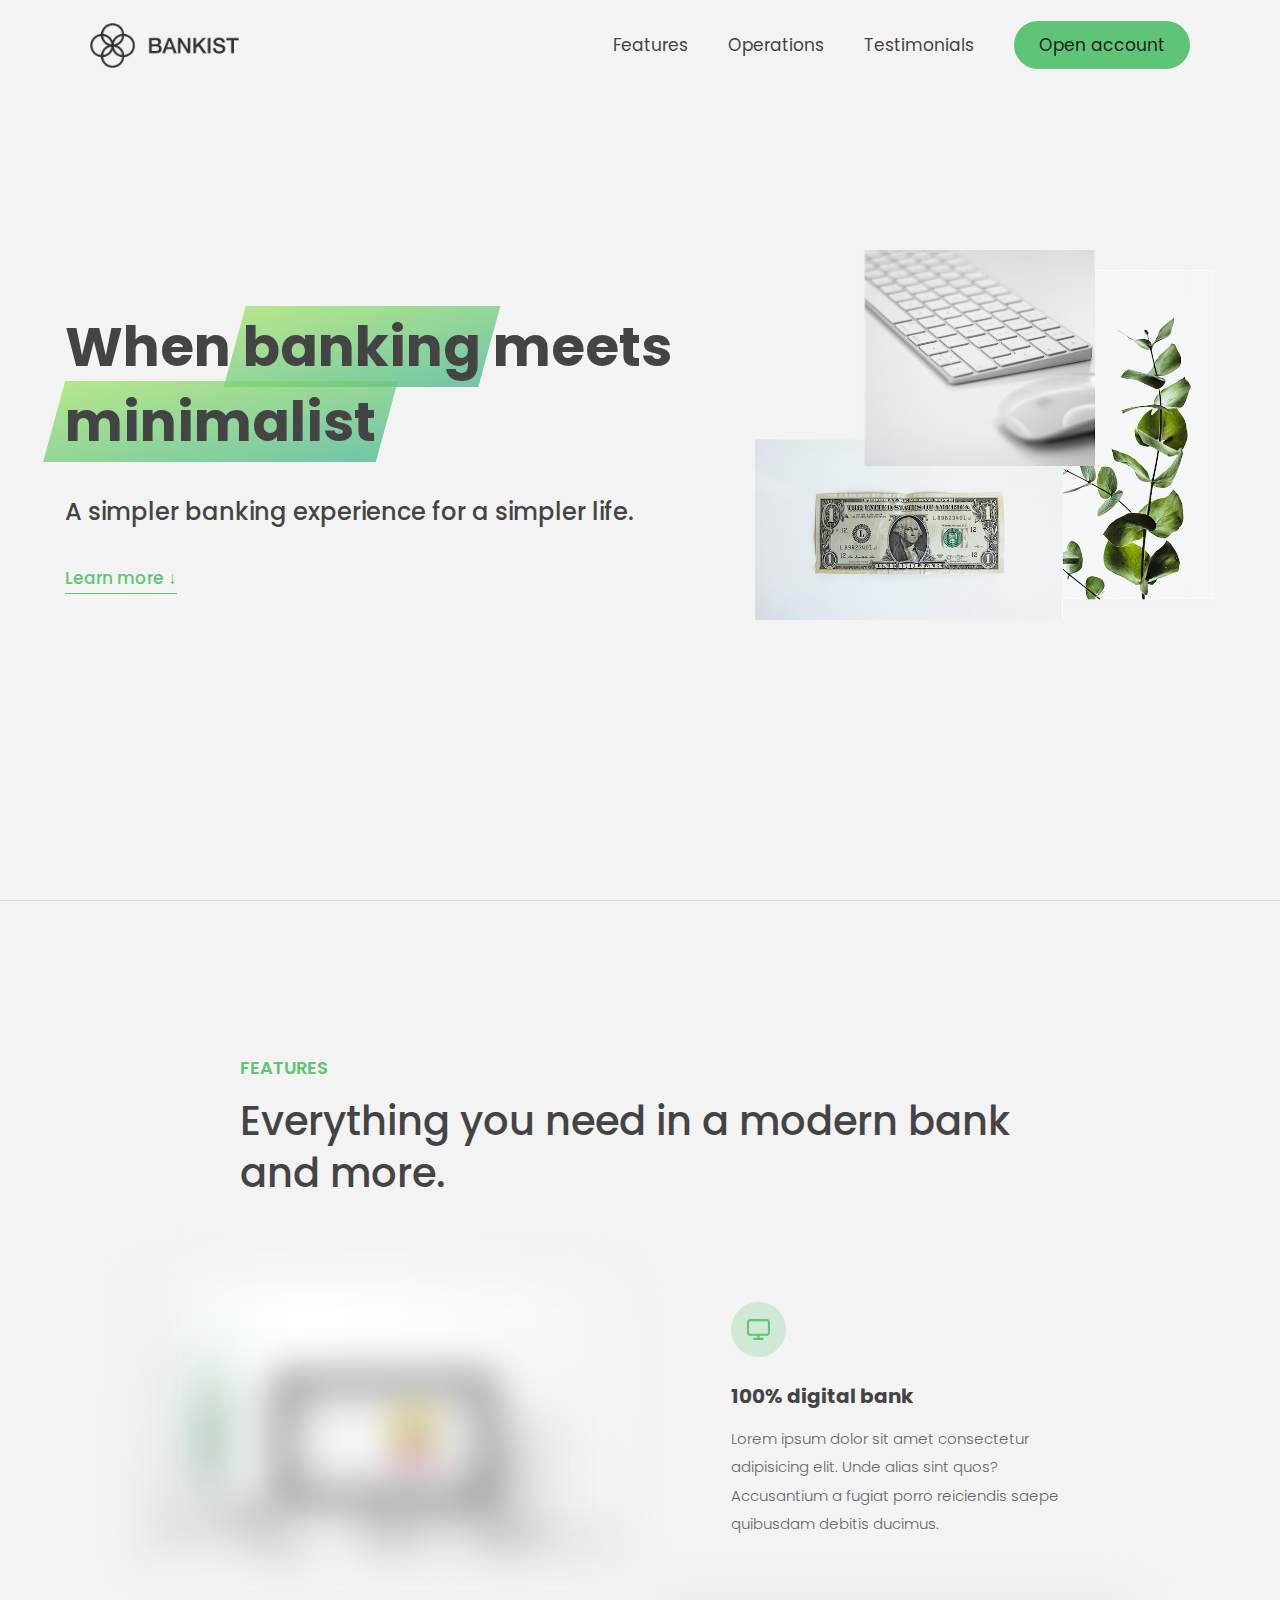
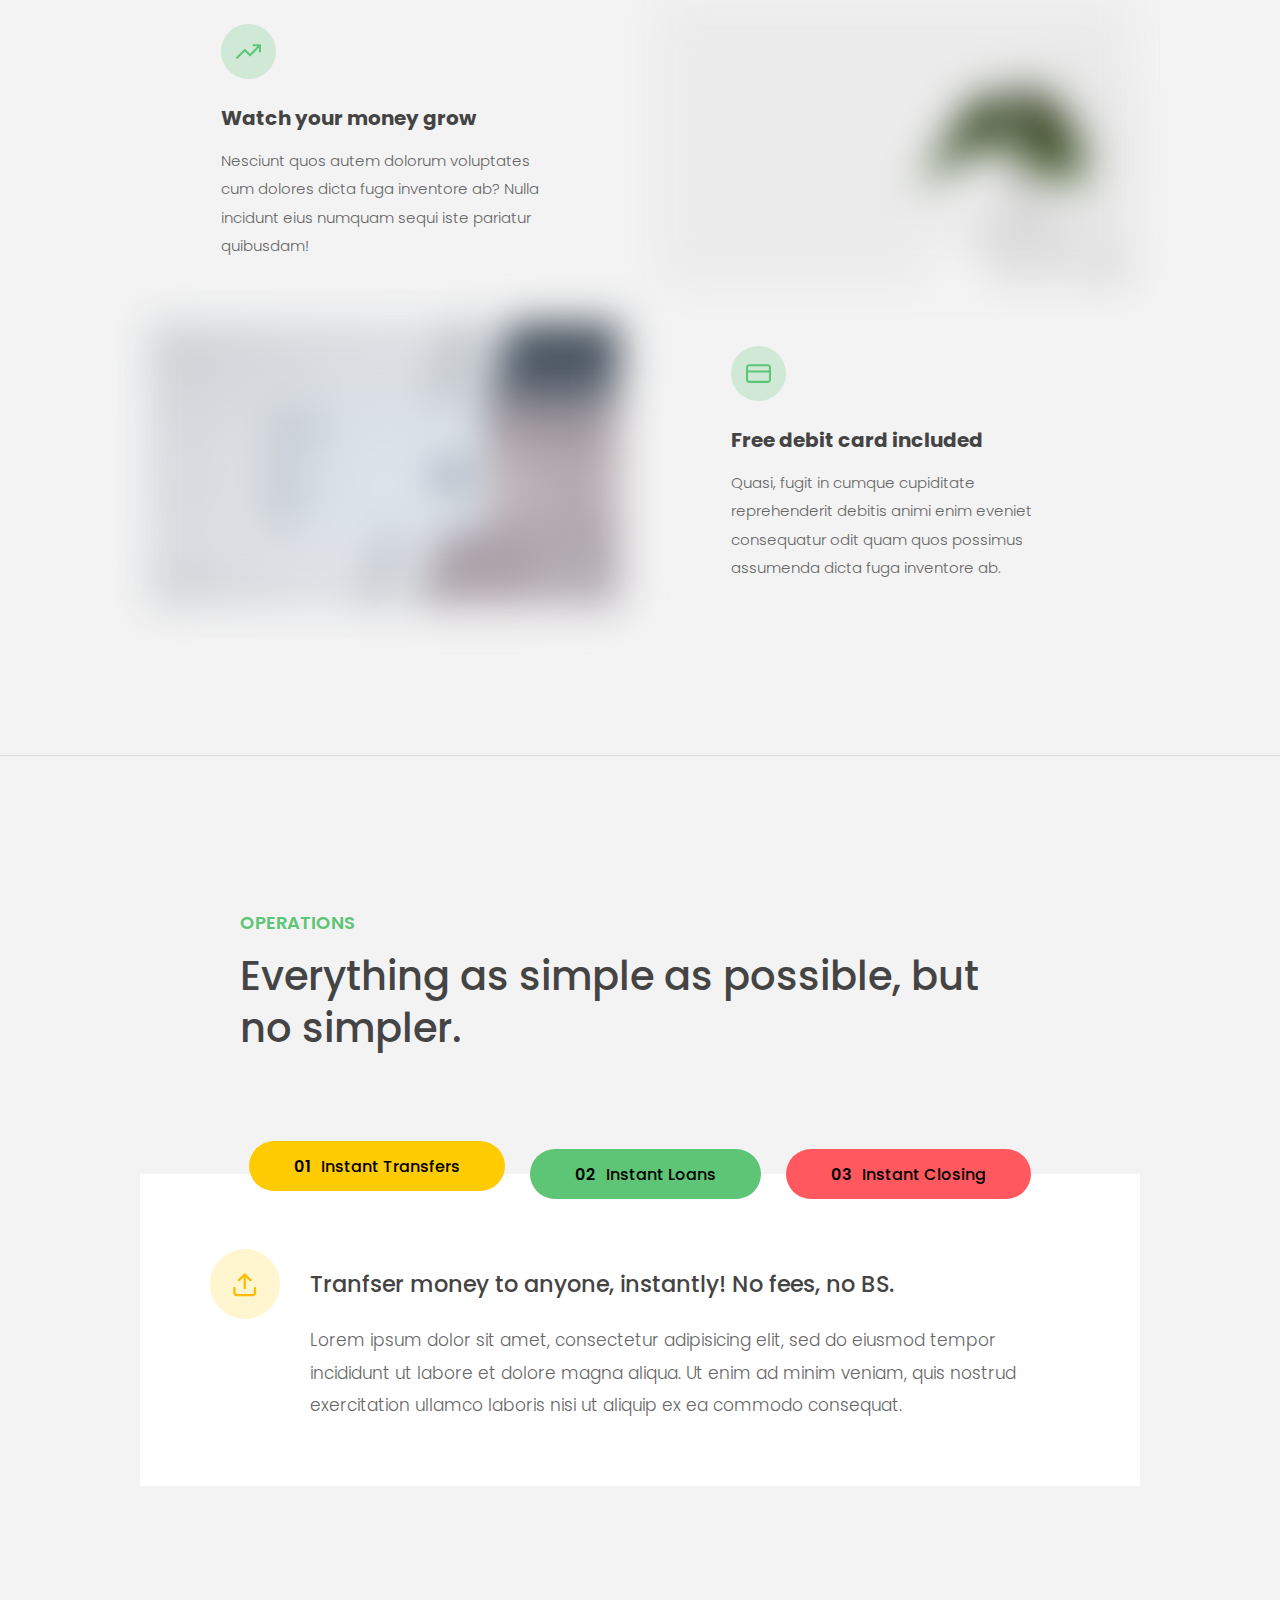
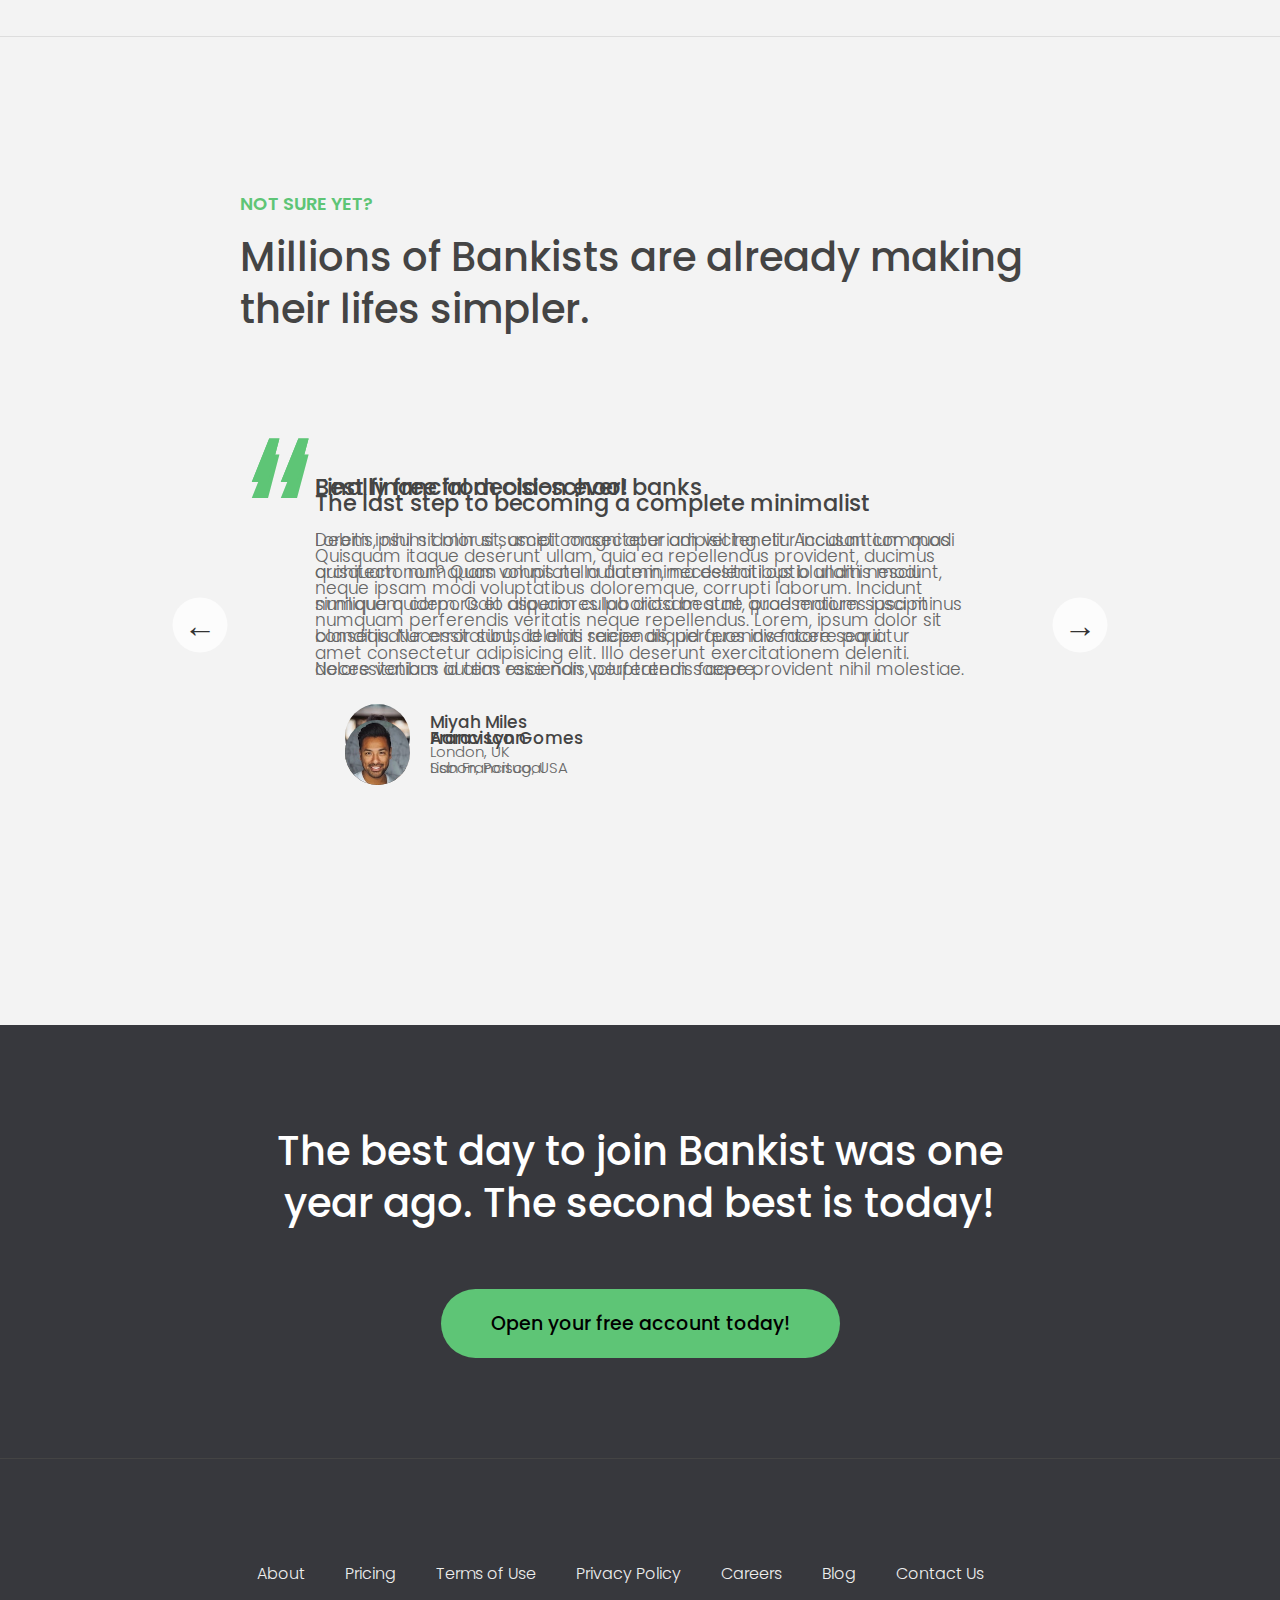
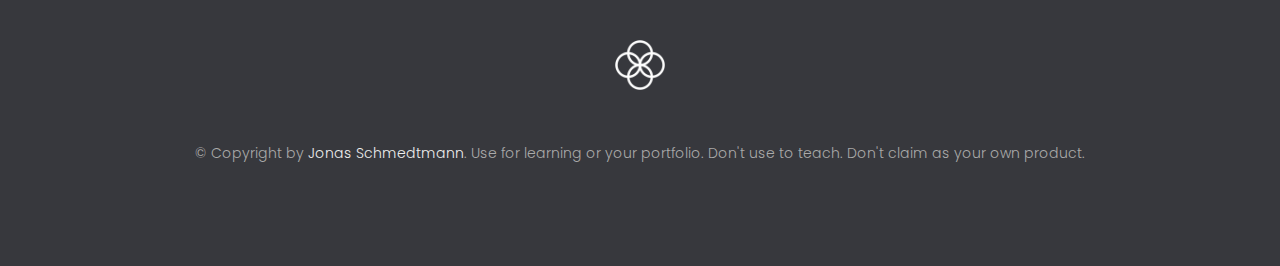
==== 10 Advanced-DOM-Bankist/index.html @ 13fde443 "initial commit (Advanced DOM Manipulation)" ====
<!DOCTYPE html>
<html lang="en">
  <head>
    <meta charset="UTF-8" />
    <meta name="viewport" content="width=device-width, initial-scale=1.0" />
    <meta http-equiv="X-UA-Compatible" content="ie=edge" />
    <link rel="shortcut icon" type="image/png" href="img/icon.png" />

    <link
      href="https://fonts.googleapis.com/css?family=Poppins:300,400,500,600&display=swap"
      rel="stylesheet"
    />
    <link rel="stylesheet" href="style.css" />
    <title>Bankist | When Banking meets Minimalist</title>
  </head>
  <body>
    <header class="header">
      <nav class="nav">
        <img
          src="img/logo.png"
          alt="Bankist logo"
          class="nav__logo"
          id="logo"
        />
        <ul class="nav__links">
          <li class="nav__item">
            <a class="nav__link" href="#section--1">Features</a>
          </li>
          <li class="nav__item">
            <a class="nav__link" href="#section--2">Operations</a>
          </li>
          <li class="nav__item">
            <a class="nav__link" href="#section--3">Testimonials</a>
          </li>
          <li class="nav__item">
            <a class="nav__link nav__link--btn btn--show-modal" href="#"
              >Open account</a
            >
          </li>
        </ul>
      </nav>

      <div class="header__title">
        <h1>
          When
          <!-- Green highlight effect -->
          <span class="highlight">banking</span>
          meets<br />
          <span class="highlight">minimalist</span>
        </h1>
        <h4>A simpler banking experience for a simpler life.</h4>
        <button class="btn--text btn--scroll-to">Learn more &DownArrow;</button>
        <img
          src="img/hero.png"
          class="header__img"
          alt="Minimalist bank items"
        />
      </div>
    </header>

    <section class="section" id="section--1">
      <div class="section__title">
        <h2 class="section__description">Features</h2>
        <h3 class="section__header">
          Everything you need in a modern bank and more.
        </h3>
      </div>

      <div class="features">
        <img
          src="img/digital-lazy.jpg"
          data-src="img/digital.jpg"
          alt="Computer"
          class="features__img lazy-img"
        />
        <div class="features__feature">
          <div class="features__icon">
            <svg>
              <use xlink:href="img/icons.svg#icon-monitor"></use>
            </svg>
          </div>
          <h5 class="features__header">100% digital bank</h5>
          <p>
            Lorem ipsum dolor sit amet consectetur adipisicing elit. Unde alias
            sint quos? Accusantium a fugiat porro reiciendis saepe quibusdam
            debitis ducimus.
          </p>
        </div>

        <div class="features__feature">
          <div class="features__icon">
            <svg>
              <use xlink:href="img/icons.svg#icon-trending-up"></use>
            </svg>
          </div>
          <h5 class="features__header">Watch your money grow</h5>
          <p>
            Nesciunt quos autem dolorum voluptates cum dolores dicta fuga
            inventore ab? Nulla incidunt eius numquam sequi iste pariatur
            quibusdam!
          </p>
        </div>
        <img
          src="img/grow-lazy.jpg"
          data-src="img/grow.jpg"
          alt="Plant"
          class="features__img lazy-img"
        />

        <img
          src="img/card-lazy.jpg"
          data-src="img/card.jpg"
          alt="Credit card"
          class="features__img lazy-img"
        />
        <div class="features__feature">
          <div class="features__icon">
            <svg>
              <use xlink:href="img/icons.svg#icon-credit-card"></use>
            </svg>
          </div>
          <h5 class="features__header">Free debit card included</h5>
          <p>
            Quasi, fugit in cumque cupiditate reprehenderit debitis animi enim
            eveniet consequatur odit quam quos possimus assumenda dicta fuga
            inventore ab.
          </p>
        </div>
      </div>
    </section>

    <section class="section" id="section--2">
      <div class="section__title">
        <h2 class="section__description">Operations</h2>
        <h3 class="section__header">
          Everything as simple as possible, but no simpler.
        </h3>
      </div>

      <div class="operations">
        <div class="operations__tab-container">
          <button
            class="btn operations__tab operations__tab--1 operations__tab--active"
            data-tab="1"
          >
            <span>01</span>Instant Transfers
          </button>
          <button class="btn operations__tab operations__tab--2" data-tab="2">
            <span>02</span>Instant Loans
          </button>
          <button class="btn operations__tab operations__tab--3" data-tab="3">
            <span>03</span>Instant Closing
          </button>
        </div>
        <div
          class="operations__content operations__content--1 operations__content--active"
        >
          <div class="operations__icon operations__icon--1">
            <svg>
              <use xlink:href="img/icons.svg#icon-upload"></use>
            </svg>
          </div>
          <h5 class="operations__header">
            Tranfser money to anyone, instantly! No fees, no BS.
          </h5>
          <p>
            Lorem ipsum dolor sit amet, consectetur adipisicing elit, sed do
            eiusmod tempor incididunt ut labore et dolore magna aliqua. Ut enim
            ad minim veniam, quis nostrud exercitation ullamco laboris nisi ut
            aliquip ex ea commodo consequat.
          </p>
        </div>

        <div class="operations__content operations__content--2">
          <div class="operations__icon operations__icon--2">
            <svg>
              <use xlink:href="img/icons.svg#icon-home"></use>
            </svg>
          </div>
          <h5 class="operations__header">
            Buy a home or make your dreams come true, with instant loans.
          </h5>
          <p>
            Duis aute irure dolor in reprehenderit in voluptate velit esse
            cillum dolore eu fugiat nulla pariatur. Excepteur sint occaecat
            cupidatat non proident, sunt in culpa qui officia deserunt mollit
            anim id est laborum.
          </p>
        </div>
        <div class="operations__content operations__content--3">
          <div class="operations__icon operations__icon--3">
            <svg>
              <use xlink:href="img/icons.svg#icon-user-x"></use>
            </svg>
          </div>
          <h5 class="operations__header">
            No longer need your account? No problem! Close it instantly.
          </h5>
          <p>
            Excepteur sint occaecat cupidatat non proident, sunt in culpa qui
            officia deserunt mollit anim id est laborum. Ut enim ad minim
            veniam, quis nostrud exercitation ullamco laboris nisi ut aliquip ex
            ea commodo consequat.
          </p>
        </div>
      </div>
    </section>

    <section class="section" id="section--3">
      <div class="section__title section__title--testimonials">
        <h2 class="section__description">Not sure yet?</h2>
        <h3 class="section__header">
          Millions of Bankists are already making their lifes simpler.
        </h3>
      </div>

      <div class="slider">
        <div class="slide slide--1">
          <div class="testimonial">
            <h5 class="testimonial__header">Best financial decision ever!</h5>
            <blockquote class="testimonial__text">
              Lorem ipsum dolor sit, amet consectetur adipisicing elit.
              Accusantium quas quisquam non? Quas voluptate nulla minima
              deleniti optio ullam nesciunt, numquam corporis et asperiores
              laboriosam sunt, praesentium suscipit blanditiis. Necessitatibus
              id alias reiciendis, perferendis facere pariatur dolore veniam
              autem esse non voluptatem saepe provident nihil molestiae.
            </blockquote>
            <address class="testimonial__author">
              <img src="img/user-1.jpg" alt="" class="testimonial__photo" />
              <h6 class="testimonial__name">Aarav Lynn</h6>
              <p class="testimonial__location">San Francisco, USA</p>
            </address>
          </div>
        </div>

        <div class="slide slide--2">
          <div class="testimonial">
            <h5 class="testimonial__header">
              The last step to becoming a complete minimalist
            </h5>
            <blockquote class="testimonial__text">
              Quisquam itaque deserunt ullam, quia ea repellendus provident,
              ducimus neque ipsam modi voluptatibus doloremque, corrupti
              laborum. Incidunt numquam perferendis veritatis neque repellendus.
              Lorem, ipsum dolor sit amet consectetur adipisicing elit. Illo
              deserunt exercitationem deleniti.
            </blockquote>
            <address class="testimonial__author">
              <img src="img/user-2.jpg" alt="" class="testimonial__photo" />
              <h6 class="testimonial__name">Miyah Miles</h6>
              <p class="testimonial__location">London, UK</p>
            </address>
          </div>
        </div>

        <div class="slide slide--3">
          <div class="testimonial">
            <h5 class="testimonial__header">
              Finally free from old-school banks
            </h5>
            <blockquote class="testimonial__text">
              Debitis, nihil sit minus suscipit magni aperiam vel tenetur
              incidunt commodi architecto numquam omnis nulla autem,
              necessitatibus blanditiis modi similique quidem. Odio aliquam
              culpa dicta beatae quod maiores ipsa minus consequatur error sunt,
              deleniti saepe aliquid quos inventore sequi. Necessitatibus id
              alias reiciendis, perferendis facere.
            </blockquote>
            <address class="testimonial__author">
              <img src="img/user-3.jpg" alt="" class="testimonial__photo" />
              <h6 class="testimonial__name">Francisco Gomes</h6>
              <p class="testimonial__location">Lisbon, Portugal</p>
            </address>
          </div>
        </div>

        <!-- <div class="slide"><img src="img/img-1.jpg" alt="Photo 1" /></div>
        <div class="slide"><img src="img/img-2.jpg" alt="Photo 2" /></div>
        <div class="slide"><img src="img/img-3.jpg" alt="Photo 3" /></div>
        <div class="slide"><img src="img/img-4.jpg" alt="Photo 4" /></div> -->
        <button class="slider__btn slider__btn--left">&larr;</button>
        <button class="slider__btn slider__btn--right">&rarr;</button>
        <div class="dots"></div>
      </div>
    </section>

    <section class="section section--sign-up">
      <div class="section__title">
        <h3 class="section__header">
          The best day to join Bankist was one year ago. The second best is
          today!
        </h3>
      </div>
      <button class="btn btn--show-modal">Open your free account today!</button>
    </section>

    <footer class="footer">
      <ul class="footer__nav">
        <li class="footer__item">
          <a class="footer__link" href="#">About</a>
        </li>
        <li class="footer__item">
          <a class="footer__link" href="#">Pricing</a>
        </li>
        <li class="footer__item">
          <a class="footer__link" href="#">Terms of Use</a>
        </li>
        <li class="footer__item">
          <a class="footer__link" href="#">Privacy Policy</a>
        </li>
        <li class="footer__item">
          <a class="footer__link" href="#">Careers</a>
        </li>
        <li class="footer__item">
          <a class="footer__link" href="#">Blog</a>
        </li>
        <li class="footer__item">
          <a class="footer__link" href="#">Contact Us</a>
        </li>
      </ul>
      <img src="img/icon.png" alt="Logo" class="footer__logo" />
      <p class="footer__copyright">
        &copy; Copyright by
        <a
          class="footer__link twitter-link"
          target="_blank"
          href="https://twitter.com/jonasschmedtman"
          >Jonas Schmedtmann</a
        >. Use for learning or your portfolio. Don't use to teach. Don't claim
        as your own product.
      </p>
    </footer>

    <div class="modal hidden">
      <button class="btn--close-modal">&times;</button>
      <h2 class="modal__header">
        Open your bank account <br />
        in just <span class="highlight">5 minutes</span>
      </h2>
      <form class="modal__form">
        <label>First Name</label>
        <input type="text" />
        <label>Last Name</label>
        <input type="text" />
        <label>Email Address</label>
        <input type="email" />
        <button class="btn">Next step &rarr;</button>
      </form>
    </div>
    <div class="overlay hidden"></div>

    <script src="script.js"></script>
  </body>
</html>
---- 10 Advanced-DOM-Bankist/style.css ----
/* The page is NOT responsive. You can implement responsiveness yourself if you wanna have some fun 😃 */

:root {
  --color-primary: #5ec576;
  --color-secondary: #ffcb03;
  --color-tertiary: #ff585f;
  --color-primary-darker: #4bbb7d;
  --color-secondary-darker: #ffbb00;
  --color-tertiary-darker: #fd424b;
  --color-primary-opacity: #5ec5763a;
  --color-secondary-opacity: #ffcd0331;
  --color-tertiary-opacity: #ff58602d;
  --gradient-primary: linear-gradient(to top left, #39b385, #9be15d);
  --gradient-secondary: linear-gradient(to top left, #ffb003, #ffcb03);
}

* {
  margin: 0;
  padding: 0;
  box-sizing: inherit;
}

html {
  font-size: 62.5%;
  box-sizing: border-box;
}

body {
  font-family: 'Poppins', sans-serif;
  font-weight: 300;
  color: #444;
  line-height: 1.9;
  background-color: #f3f3f3;
}

/* GENERAL ELEMENTS */
.section {
  padding: 15rem 3rem;
  border-top: 1px solid #ddd;

  transition: transform 1s, opacity 1s;
}

.section--hidden {
  opacity: 0;
  transform: translateY(8rem);
}

.section__title {
  max-width: 80rem;
  margin: 0 auto 8rem auto;
}

.section__description {
  font-size: 1.8rem;
  font-weight: 600;
  text-transform: uppercase;
  color: var(--color-primary);
  margin-bottom: 1rem;
}

.section__header {
  font-size: 4rem;
  line-height: 1.3;
  font-weight: 500;
}

.btn {
  display: inline-block;
  background-color: var(--color-primary);
  font-size: 1.6rem;
  font-family: inherit;
  font-weight: 500;
  border: none;
  padding: 1.25rem 4.5rem;
  border-radius: 10rem;
  cursor: pointer;
  transition: all 0.3s;
}

.btn:hover {
  background-color: var(--color-primary-darker);
}

.btn--text {
  display: inline-block;
  background: none;
  font-size: 1.7rem;
  font-family: inherit;
  font-weight: 500;
  color: var(--color-primary);
  border: none;
  border-bottom: 1px solid currentColor;
  padding-bottom: 2px;
  cursor: pointer;
  transition: all 0.3s;
}

p {
  color: #666;
}

/* This is BAD for accessibility! Don't do in the real world! */
button:focus {
  outline: none;
}

img {
  transition: filter 0.5s;
}

.lazy-img {
  filter: blur(20px);
}

/* NAVIGATION */
.nav {
  display: flex;
  justify-content: space-between;
  align-items: center;
  height: 9rem;
  width: 100%;
  padding: 0 6rem;
  z-index: 100;
}

/* nav and stickly class at the same time */
.nav.sticky {
  position: fixed;
  background-color: rgba(255, 255, 255, 0.95);
}

.nav__logo {
  height: 4.5rem;
  transition: all 0.3s;
}

.nav__links {
  display: flex;
  align-items: center;
  list-style: none;
}

.nav__item {
  margin-left: 4rem;
}

.nav__link:link,
.nav__link:visited {
  font-size: 1.7rem;
  font-weight: 400;
  color: inherit;
  text-decoration: none;
  display: block;
  transition: all 0.3s;
}

.nav__link--btn:link,
.nav__link--btn:visited {
  padding: 0.8rem 2.5rem;
  border-radius: 3rem;
  background-color: var(--color-primary);
  color: #222;
}

.nav__link--btn:hover,
.nav__link--btn:active {
  color: inherit;
  background-color: var(--color-primary-darker);
  color: #333;
}

/* HEADER */
.header {
  padding: 0 3rem;
  height: 100vh;
  display: flex;
  flex-direction: column;
  align-items: center;
}

.header__title {
  flex: 1;

  max-width: 115rem;
  display: grid;
  grid-template-columns: 3fr 2fr;
  row-gap: 3rem;
  align-content: center;
  justify-content: center;

  align-items: start;
  justify-items: start;
}

h1 {
  font-size: 5.5rem;
  line-height: 1.35;
}

h4 {
  font-size: 2.4rem;
  font-weight: 500;
}

.header__img {
  width: 100%;
  grid-column: 2 / 3;
  grid-row: 1 / span 4;
  transform: translateY(-6rem);
}

.highlight {
  position: relative;
}

.highlight::after {
  display: block;
  content: '';
  position: absolute;
  bottom: 0;
  left: 0;
  height: 100%;
  width: 100%;
  z-index: -1;
  opacity: 0.7;
  transform: scale(1.07, 1.05) skewX(-15deg);
  background-image: var(--gradient-primary);
}

/* FEATURES */
.features {
  display: grid;
  grid-template-columns: 1fr 1fr;
  gap: 4rem;
  margin: 0 12rem;
}

.features__img {
  width: 100%;
}

.features__feature {
  align-self: center;
  justify-self: center;
  width: 70%;
  font-size: 1.5rem;
}

.features__icon {
  display: flex;
  align-items: center;
  justify-content: center;
  background-color: var(--color-primary-opacity);
  height: 5.5rem;
  width: 5.5rem;
  border-radius: 50%;
  margin-bottom: 2rem;
}

.features__icon svg {
  height: 2.5rem;
  width: 2.5rem;
  fill: var(--color-primary);
}

.features__header {
  font-size: 2rem;
  margin-bottom: 1rem;
}

/* OPERATIONS */
.operations {
  max-width: 100rem;
  margin: 12rem auto 0 auto;

  background-color: #fff;
}

.operations__tab-container {
  display: flex;
  justify-content: center;
}

.operations__tab {
  margin-right: 2.5rem;
  transform: translateY(-50%);
}

.operations__tab span {
  margin-right: 1rem;
  font-weight: 600;
  display: inline-block;
}

.operations__tab--1 {
  background-color: var(--color-secondary);
}

.operations__tab--1:hover {
  background-color: var(--color-secondary-darker);
}

.operations__tab--3 {
  background-color: var(--color-tertiary);
  margin: 0;
}

.operations__tab--3:hover {
  background-color: var(--color-tertiary-darker);
}

.operations__tab--active {
  transform: translateY(-66%);
}

.operations__content {
  display: none;

  /* JUST PRESENTATIONAL */
  font-size: 1.7rem;
  padding: 2.5rem 7rem 6.5rem 7rem;
}

.operations__content--active {
  display: grid;
  grid-template-columns: 7rem 1fr;
  column-gap: 3rem;
  row-gap: 0.5rem;
}

.operations__header {
  font-size: 2.25rem;
  font-weight: 500;
  align-self: center;
}

.operations__icon {
  display: flex;
  align-items: center;
  justify-content: center;
  height: 7rem;
  width: 7rem;
  border-radius: 50%;
}

.operations__icon svg {
  height: 2.75rem;
  width: 2.75rem;
}

.operations__content p {
  grid-column: 2;
}

.operations__icon--1 {
  background-color: var(--color-secondary-opacity);
}
.operations__icon--2 {
  background-color: var(--color-primary-opacity);
}
.operations__icon--3 {
  background-color: var(--color-tertiary-opacity);
}
.operations__icon--1 svg {
  fill: var(--color-secondary-darker);
}
.operations__icon--2 svg {
  fill: var(--color-primary);
}
.operations__icon--3 svg {
  fill: var(--color-tertiary);
}

/* SLIDER */
.slider {
  max-width: 100rem;
  height: 50rem;
  margin: 0 auto;
  position: relative;

  /* IN THE END */
  overflow: hidden;
}

.slide {
  position: absolute;
  top: 0;
  width: 100%;
  height: 50rem;

  display: flex;
  align-items: center;
  justify-content: center;

  /* THIS creates the animation! */
  transition: transform 1s;
}

.slide > img {
  /* Only for images that have different size than slide */
  width: 100%;
  height: 100%;
  object-fit: cover;
}

.slider__btn {
  position: absolute;
  top: 50%;
  z-index: 10;

  border: none;
  background: rgba(255, 255, 255, 0.7);
  font-family: inherit;
  color: #333;
  border-radius: 50%;
  height: 5.5rem;
  width: 5.5rem;
  font-size: 3.25rem;
  cursor: pointer;
}

.slider__btn--left {
  left: 6%;
  transform: translate(-50%, -50%);
}

.slider__btn--right {
  right: 6%;
  transform: translate(50%, -50%);
}

.dots {
  position: absolute;
  bottom: 5%;
  left: 50%;
  transform: translateX(-50%);
  display: flex;
}

.dots__dot {
  border: none;
  background-color: #b9b9b9;
  opacity: 0.7;
  height: 1rem;
  width: 1rem;
  border-radius: 50%;
  margin-right: 1.75rem;
  cursor: pointer;
  transition: all 0.5s;

  /* Only necessary when overlying images */
  /* box-shadow: 0 0.6rem 1.5rem rgba(0, 0, 0, 0.7); */
}

.dots__dot:last-child {
  margin: 0;
}

.dots__dot--active {
  /* background-color: #fff; */
  background-color: #888;
  opacity: 1;
}

/* TESTIMONIALS */
.testimonial {
  width: 65%;
  position: relative;
}

.testimonial::before {
  content: '\201C';
  position: absolute;
  top: -5.7rem;
  left: -6.8rem;
  line-height: 1;
  font-size: 20rem;
  font-family: inherit;
  color: var(--color-primary);
  z-index: -1;
}

.testimonial__header {
  font-size: 2.25rem;
  font-weight: 500;
  margin-bottom: 1.5rem;
}

.testimonial__text {
  font-size: 1.7rem;
  margin-bottom: 3.5rem;
  color: #666;
}

.testimonial__author {
  margin-left: 3rem;
  font-style: normal;

  display: grid;
  grid-template-columns: 6.5rem 1fr;
  column-gap: 2rem;
}

.testimonial__photo {
  grid-row: 1 / span 2;
  width: 6.5rem;
  border-radius: 50%;
}

.testimonial__name {
  font-size: 1.7rem;
  font-weight: 500;
  align-self: end;
  margin: 0;
}

.testimonial__location {
  font-size: 1.5rem;
}

.section__title--testimonials {
  margin-bottom: 4rem;
}

/* SIGNUP */
.section--sign-up {
  background-color: #37383d;
  border-top: none;
  border-bottom: 1px solid #444;
  text-align: center;
  padding: 10rem 3rem;
}

.section--sign-up .section__header {
  color: #fff;
  text-align: center;
}

.section--sign-up .section__title {
  margin-bottom: 6rem;
}

.section--sign-up .btn {
  font-size: 1.9rem;
  padding: 2rem 5rem;
}

/* FOOTER */
.footer {
  padding: 10rem 3rem;
  background-color: #37383d;
}

.footer__nav {
  list-style: none;
  display: flex;
  justify-content: center;
  margin-bottom: 5rem;
}

.footer__item {
  margin-right: 4rem;
}

.footer__link {
  font-size: 1.6rem;
  color: #eee;
  text-decoration: none;
}

.footer__logo {
  height: 5rem;
  display: block;
  margin: 0 auto;
  margin-bottom: 5rem;
}

.footer__copyright {
  font-size: 1.4rem;
  color: #aaa;
  text-align: center;
}

.footer__copyright .footer__link {
  font-size: 1.4rem;
}

/* MODAL WINDOW */
.modal {
  position: fixed;
  top: 50%;
  left: 50%;
  transform: translate(-50%, -50%);
  max-width: 60rem;
  background-color: #f3f3f3;
  padding: 5rem 6rem;
  box-shadow: 0 4rem 6rem rgba(0, 0, 0, 0.3);
  z-index: 1000;
  transition: all 0.5s;
}

.overlay {
  position: fixed;
  top: 0;
  left: 0;
  width: 100%;
  height: 100%;
  background-color: rgba(0, 0, 0, 0.5);
  backdrop-filter: blur(4px);
  z-index: 100;
  transition: all 0.5s;
}

.modal__header {
  font-size: 3.25rem;
  margin-bottom: 4.5rem;
  line-height: 1.5;
}

.modal__form {
  margin: 0 3rem;
  display: grid;
  grid-template-columns: 1fr 2fr;
  align-items: center;
  gap: 2.5rem;
}

.modal__form label {
  font-size: 1.7rem;
  font-weight: 500;
}

.modal__form input {
  font-size: 1.7rem;
  padding: 1rem 1.5rem;
  border: 1px solid #ddd;
  border-radius: 0.5rem;
}

.modal__form button {
  grid-column: 1 / span 2;
  justify-self: center;
  margin-top: 1rem;
}

.btn--close-modal {
  font-family: inherit;
  color: inherit;
  position: absolute;
  top: 0.5rem;
  right: 2rem;
  font-size: 4rem;
  cursor: pointer;
  border: none;
  background: none;
}

.hidden {
  visibility: hidden;
  opacity: 0;
}

/* COOKIE MESSAGE */
.cookie-message {
  display: flex;
  align-items: center;
  justify-content: space-evenly;
  width: 100%;
  background-color: white;
  color: #bbb;
  font-size: 1.5rem;
  font-weight: 400;
}
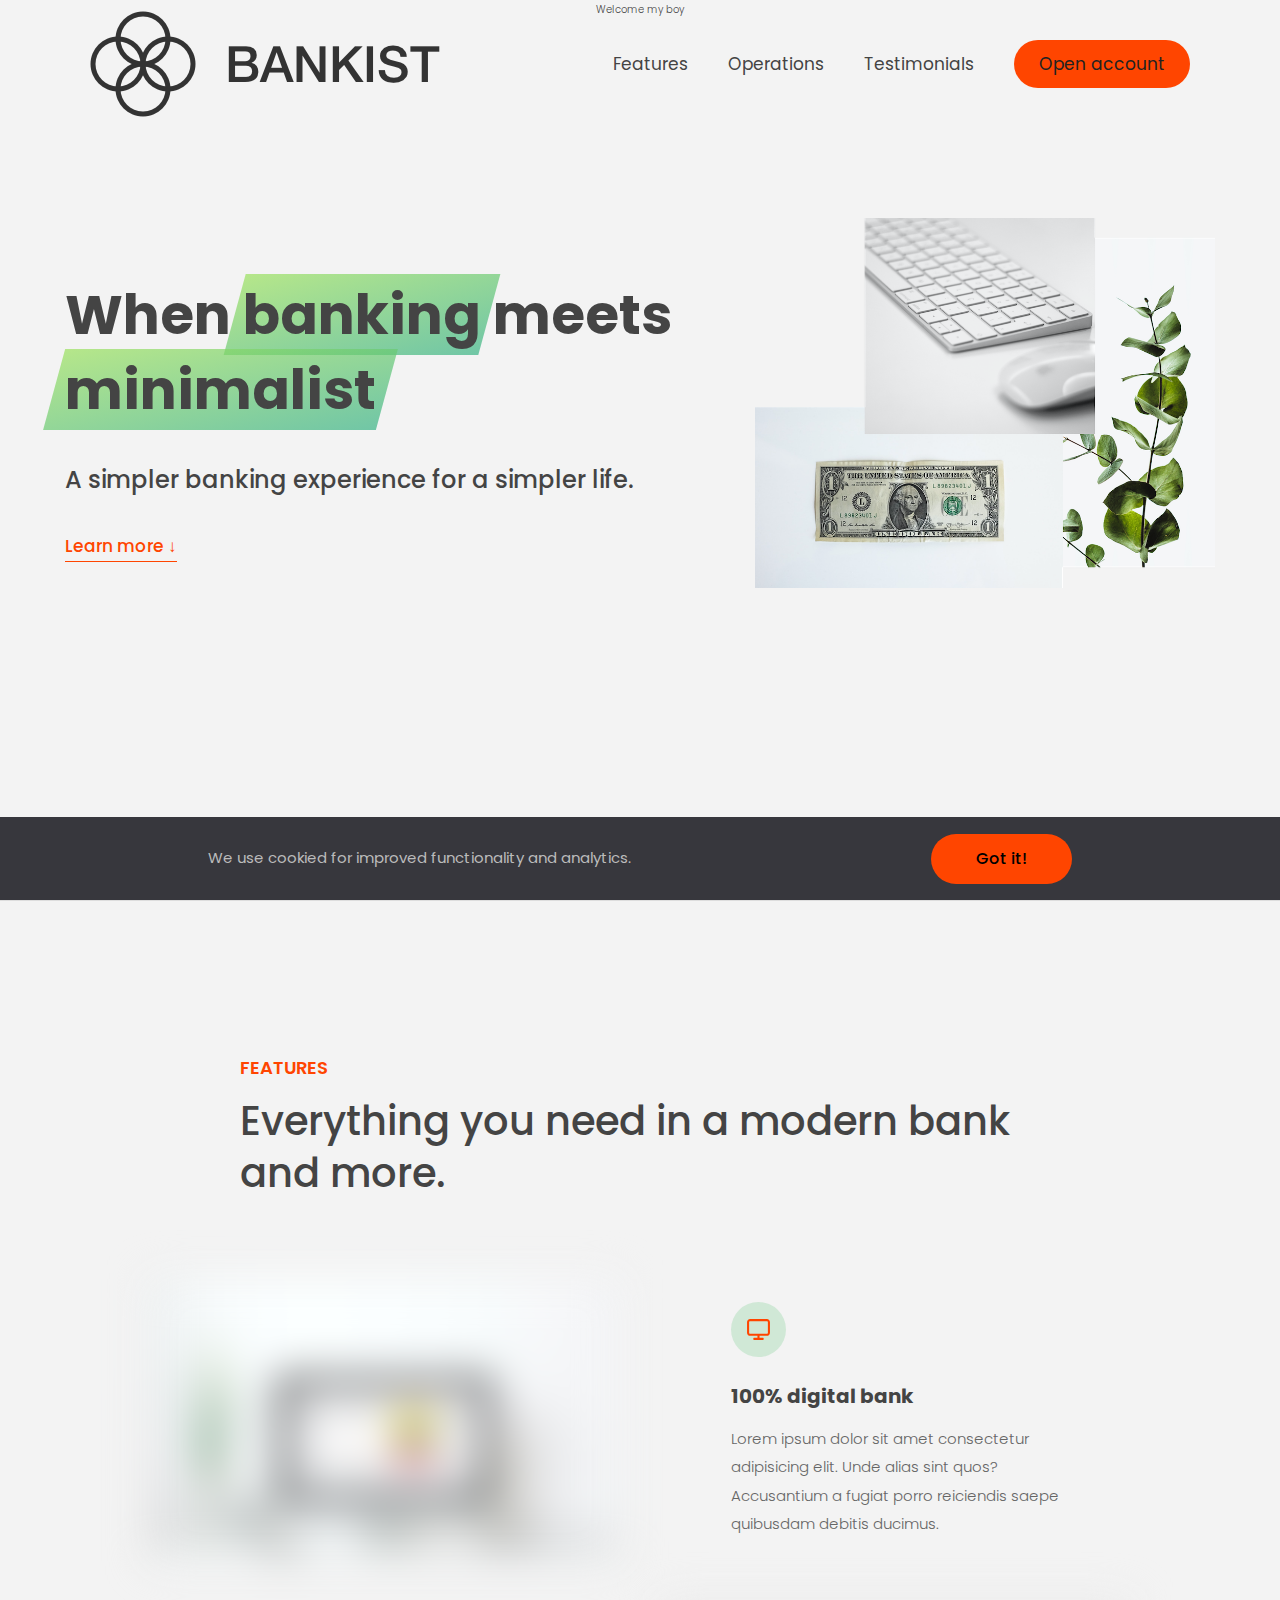
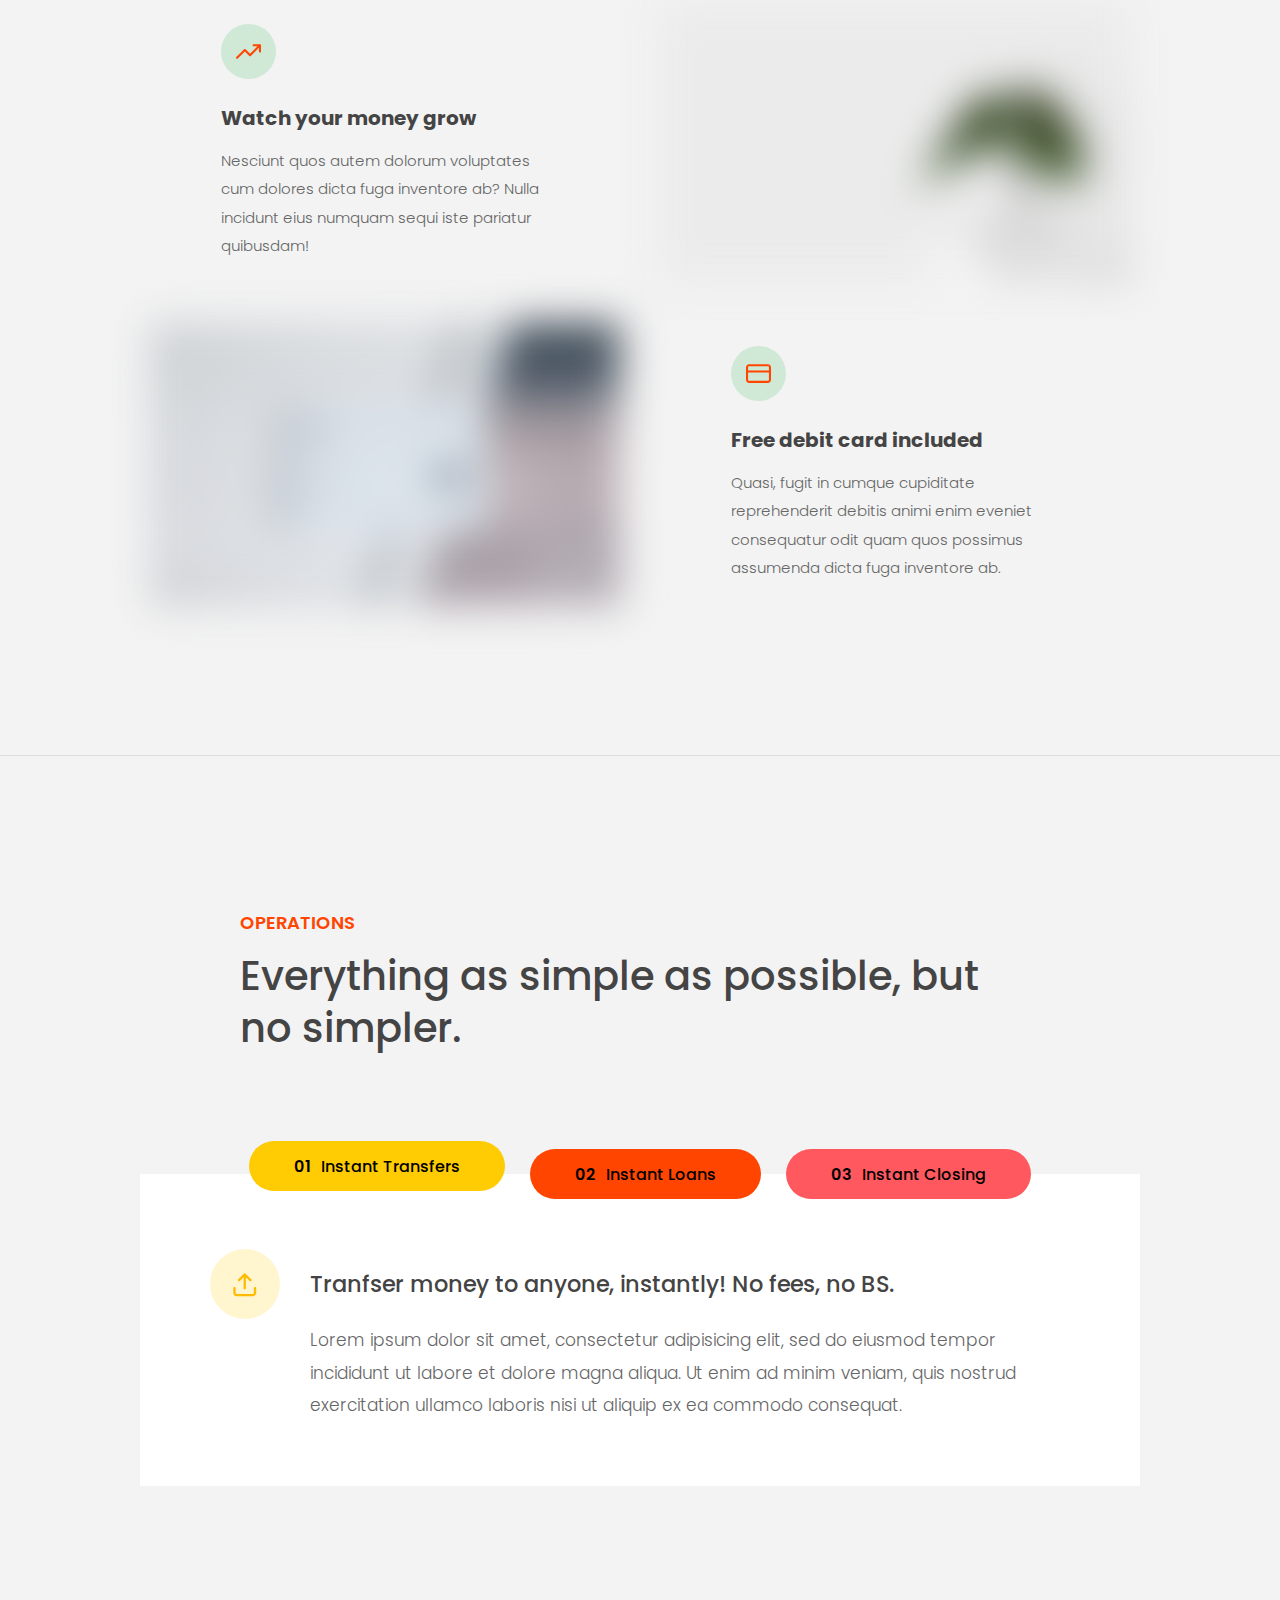
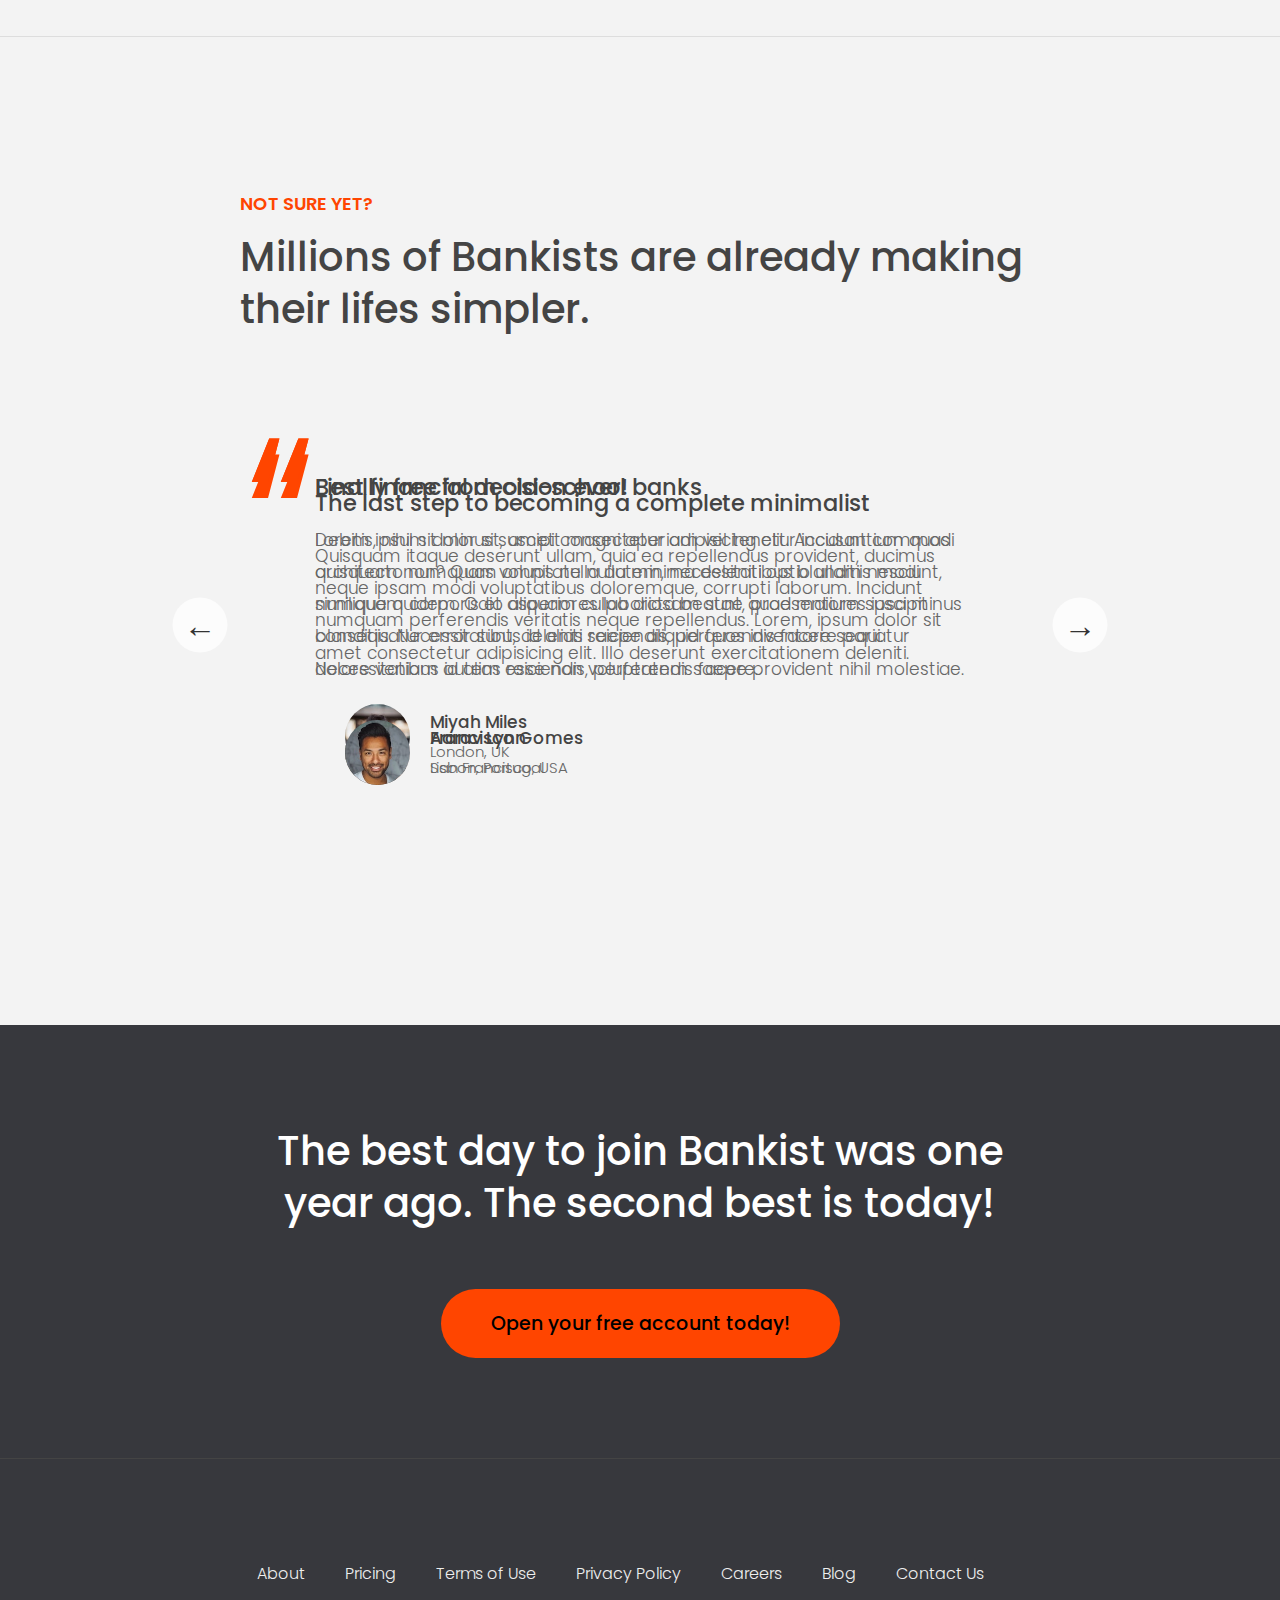
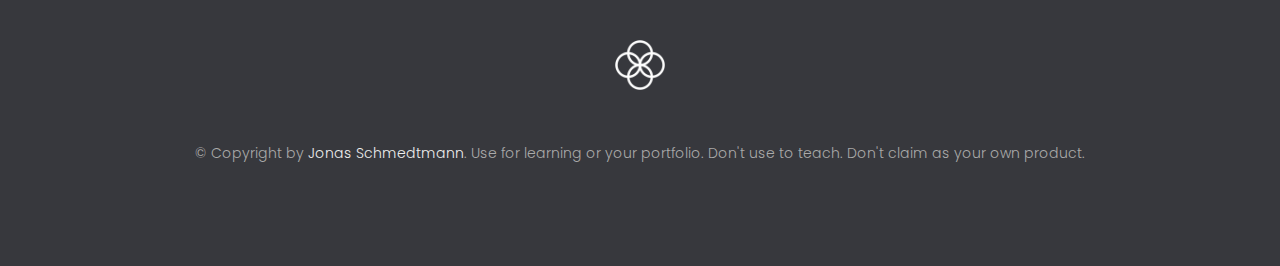
==== commit 87a838c9: "style, attribute and classes" ====
--- a/10 Advanced-DOM-Bankist/index.html
+++ b/10 Advanced-DOM-Bankist/index.html
@@ -21,6 +21,8 @@
           alt="Bankist logo"
           class="nav__logo"
           id="logo"
+          designer="Jonas"
+          data-version-number="3.0"
         />
         <ul class="nav__links">
           <li class="nav__item">
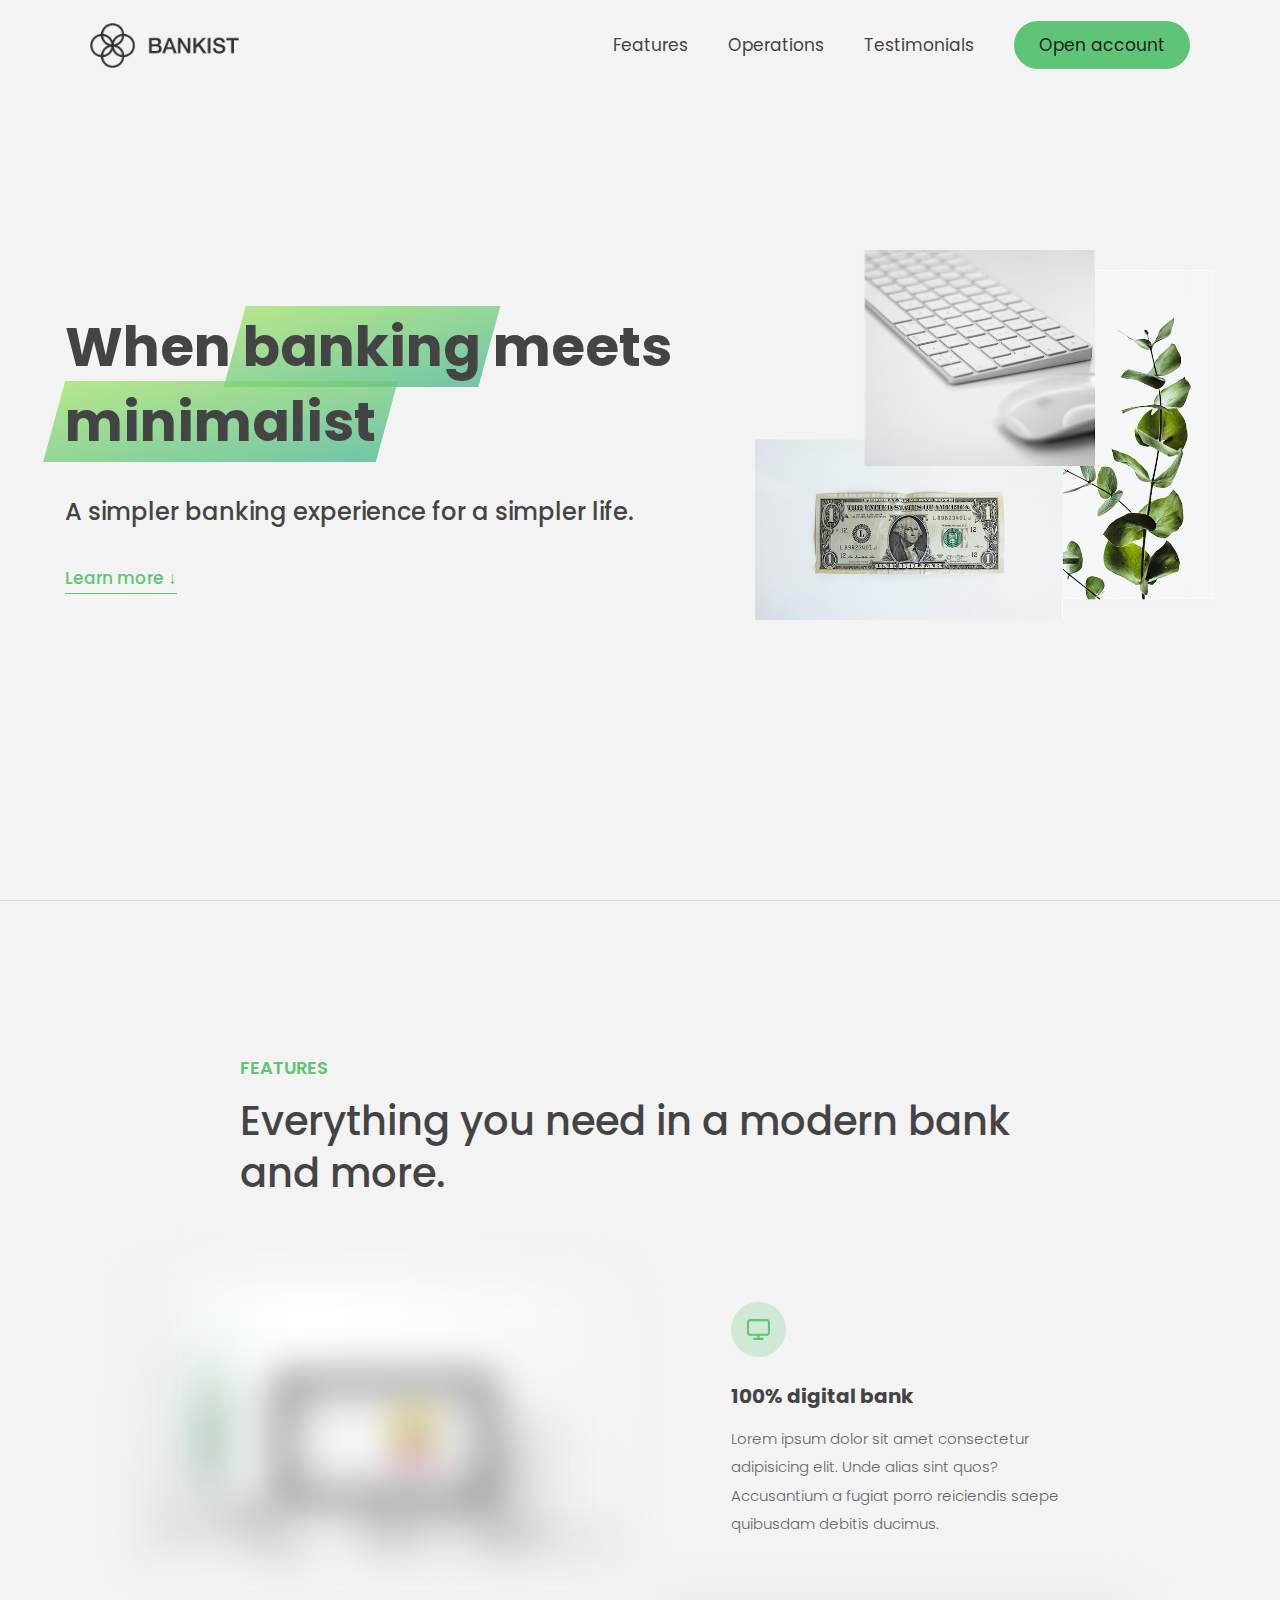
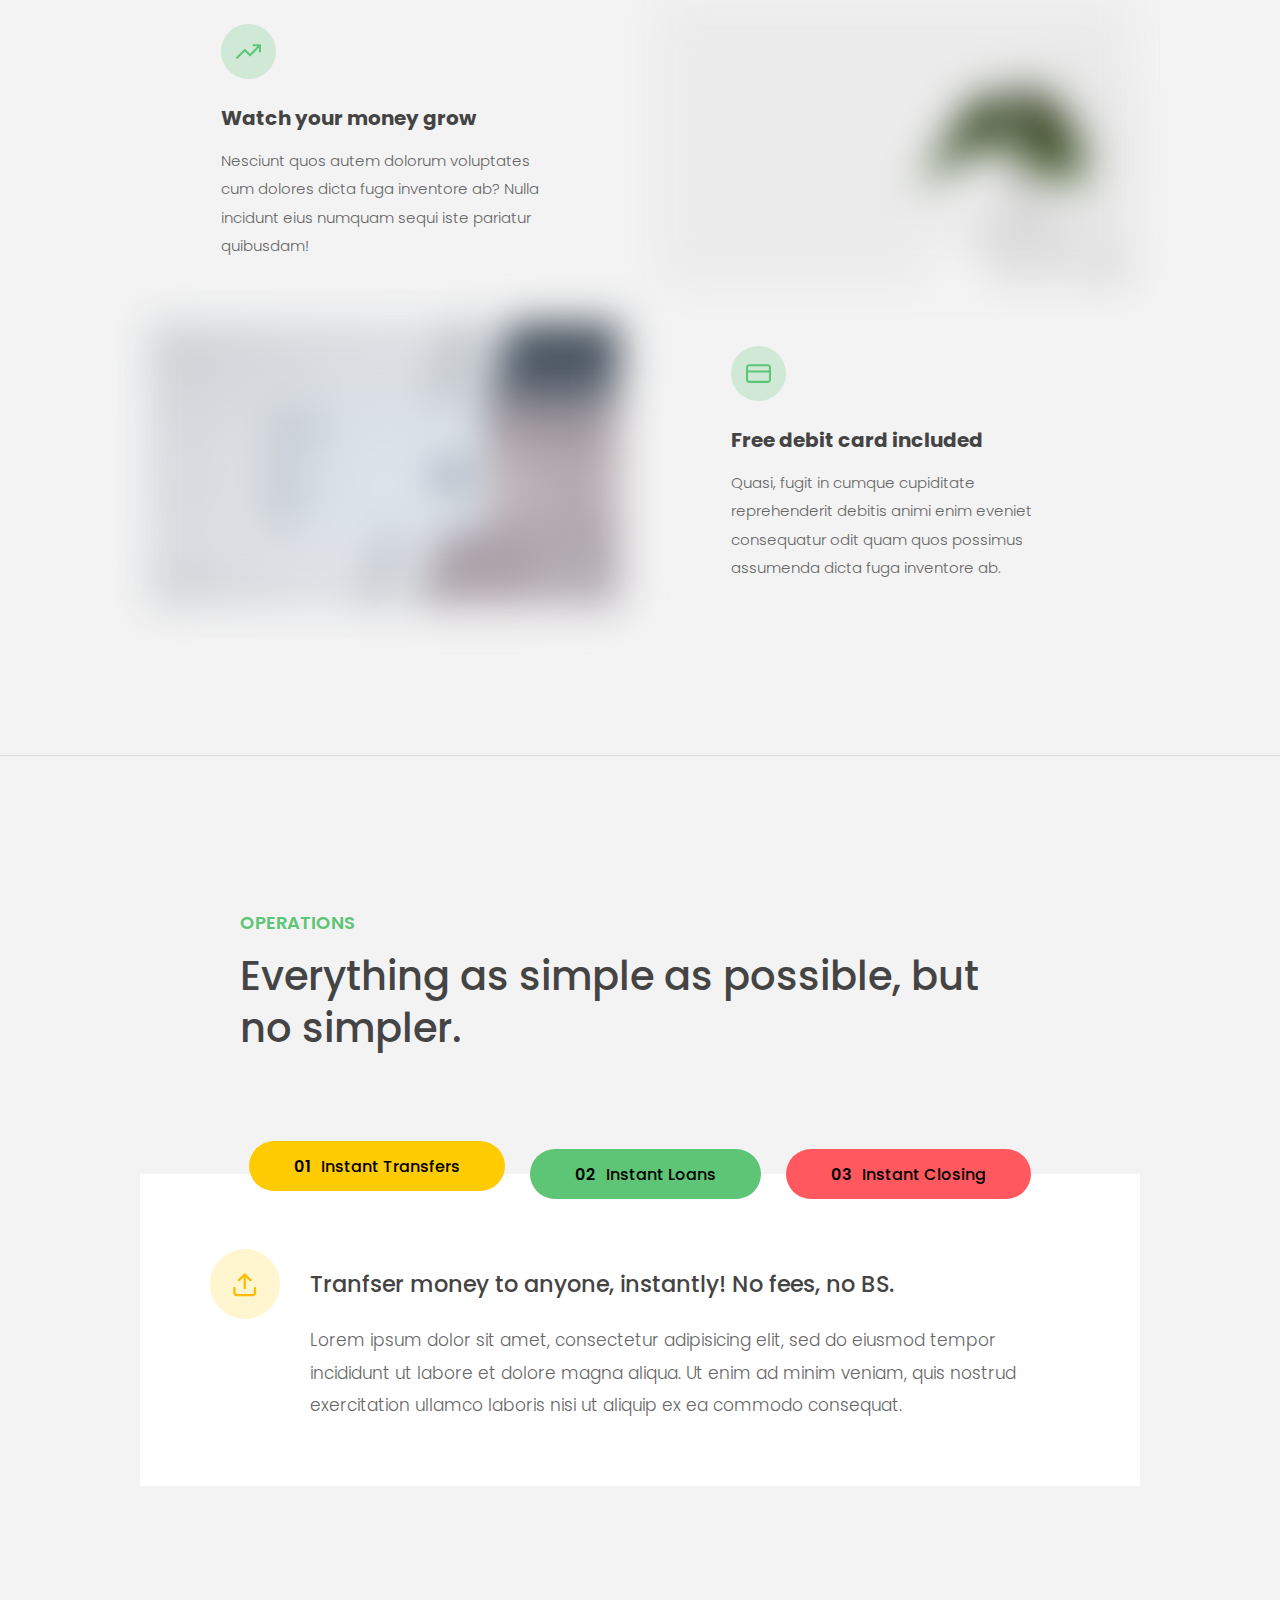
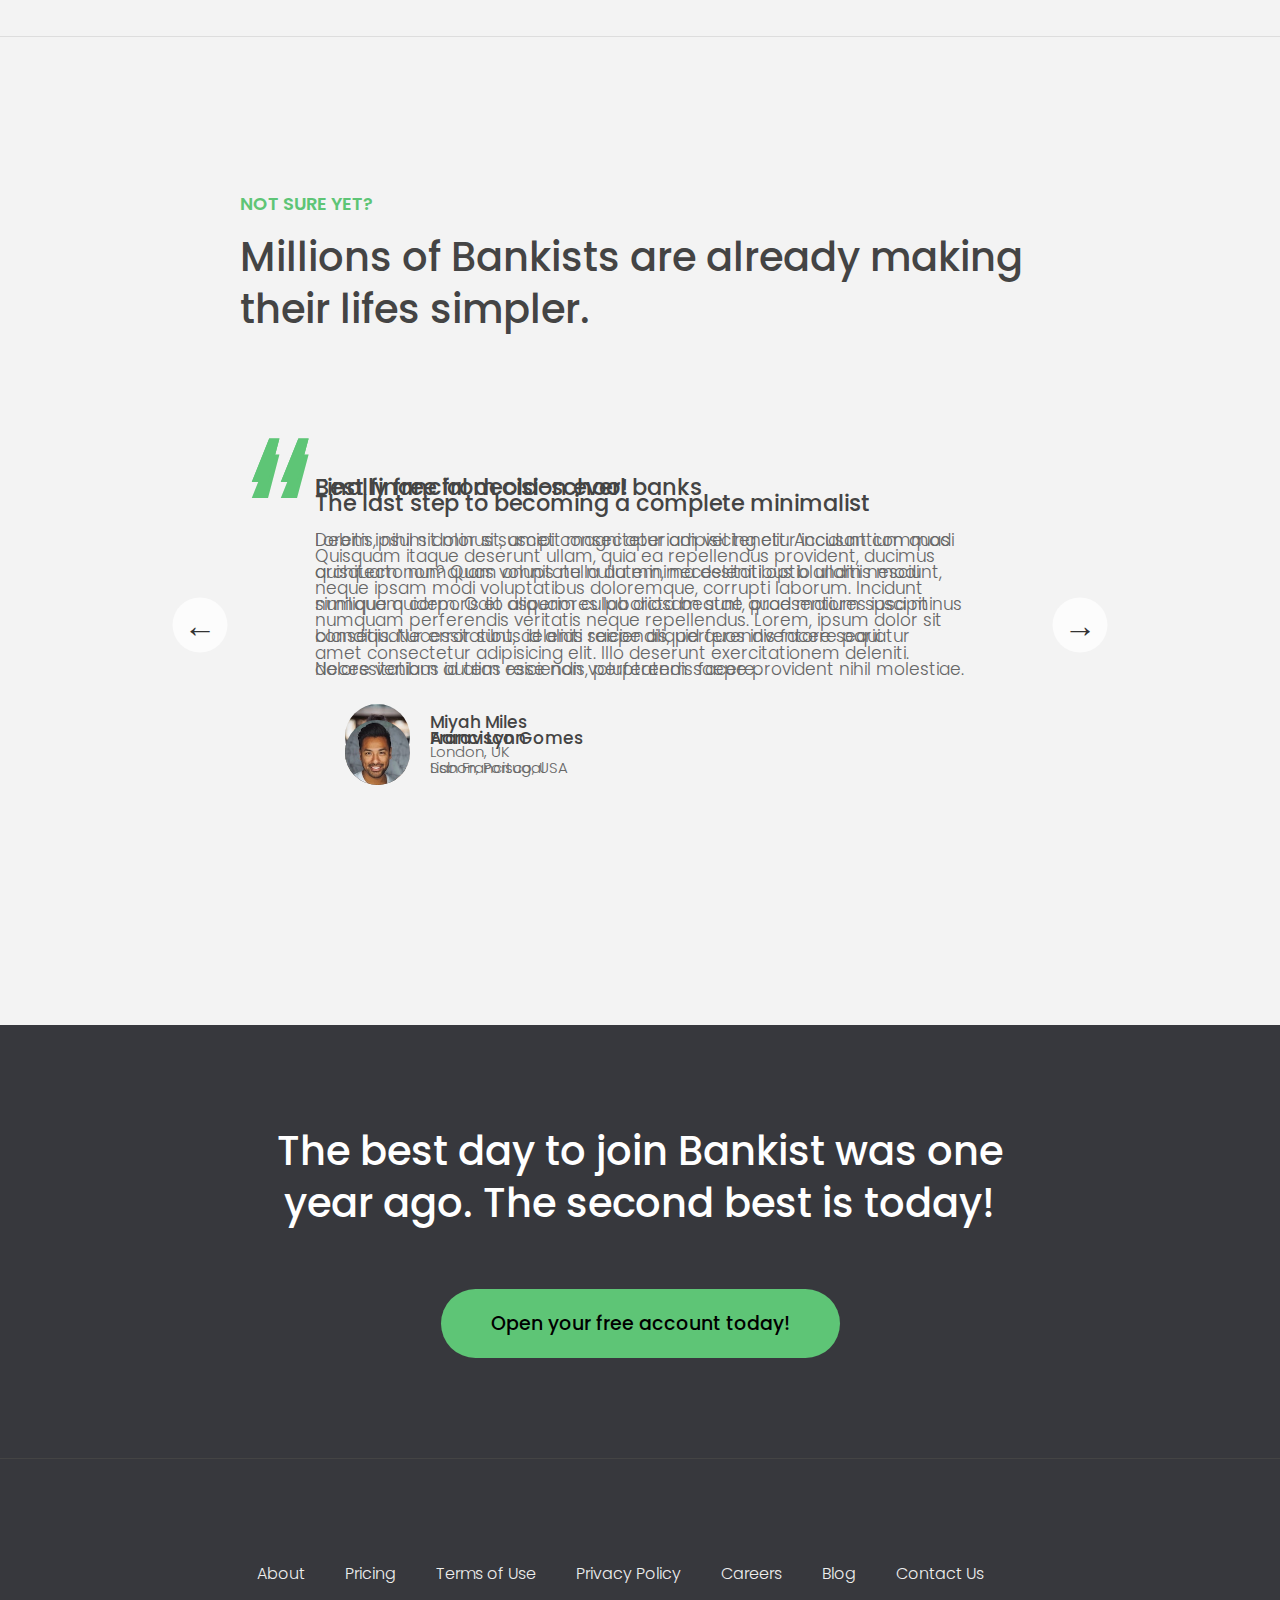
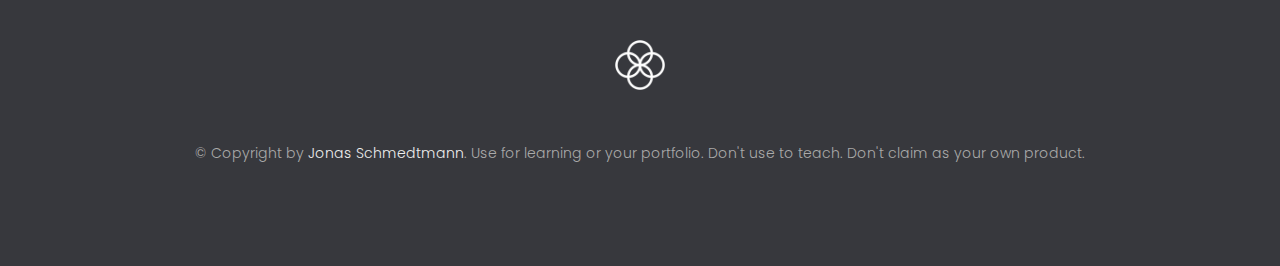
==== commit 65cd8192: "types of evenets and event handlers" ====
--- a/10 Advanced-DOM-Bankist/index.html
+++ b/10 Advanced-DOM-Bankist/index.html
@@ -43,7 +43,8 @@
       </nav>
 
       <div class="header__title">
-        <h1>
+        <!-- <h1 onclick="alert('Html click')"> -->
+          <h1>
           When
           <!-- Green highlight effect -->
           <span class="highlight">banking</span>
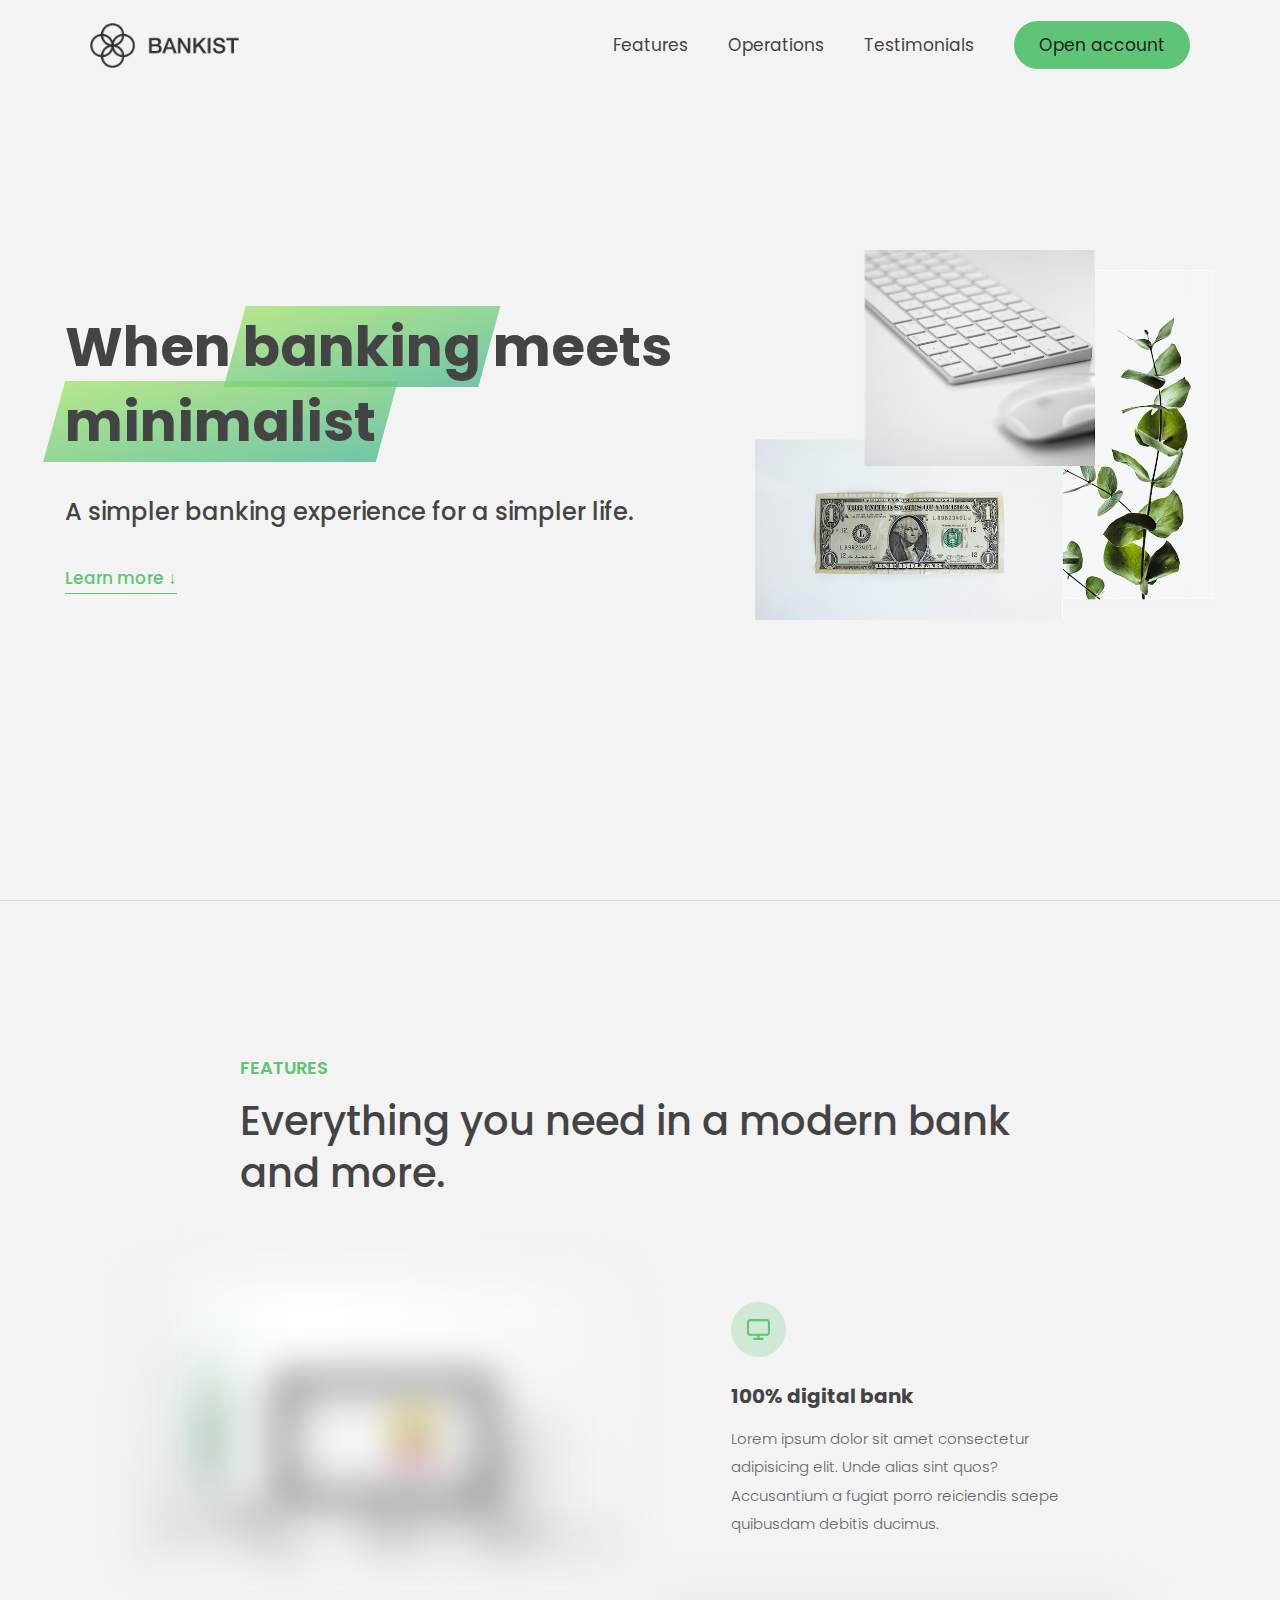
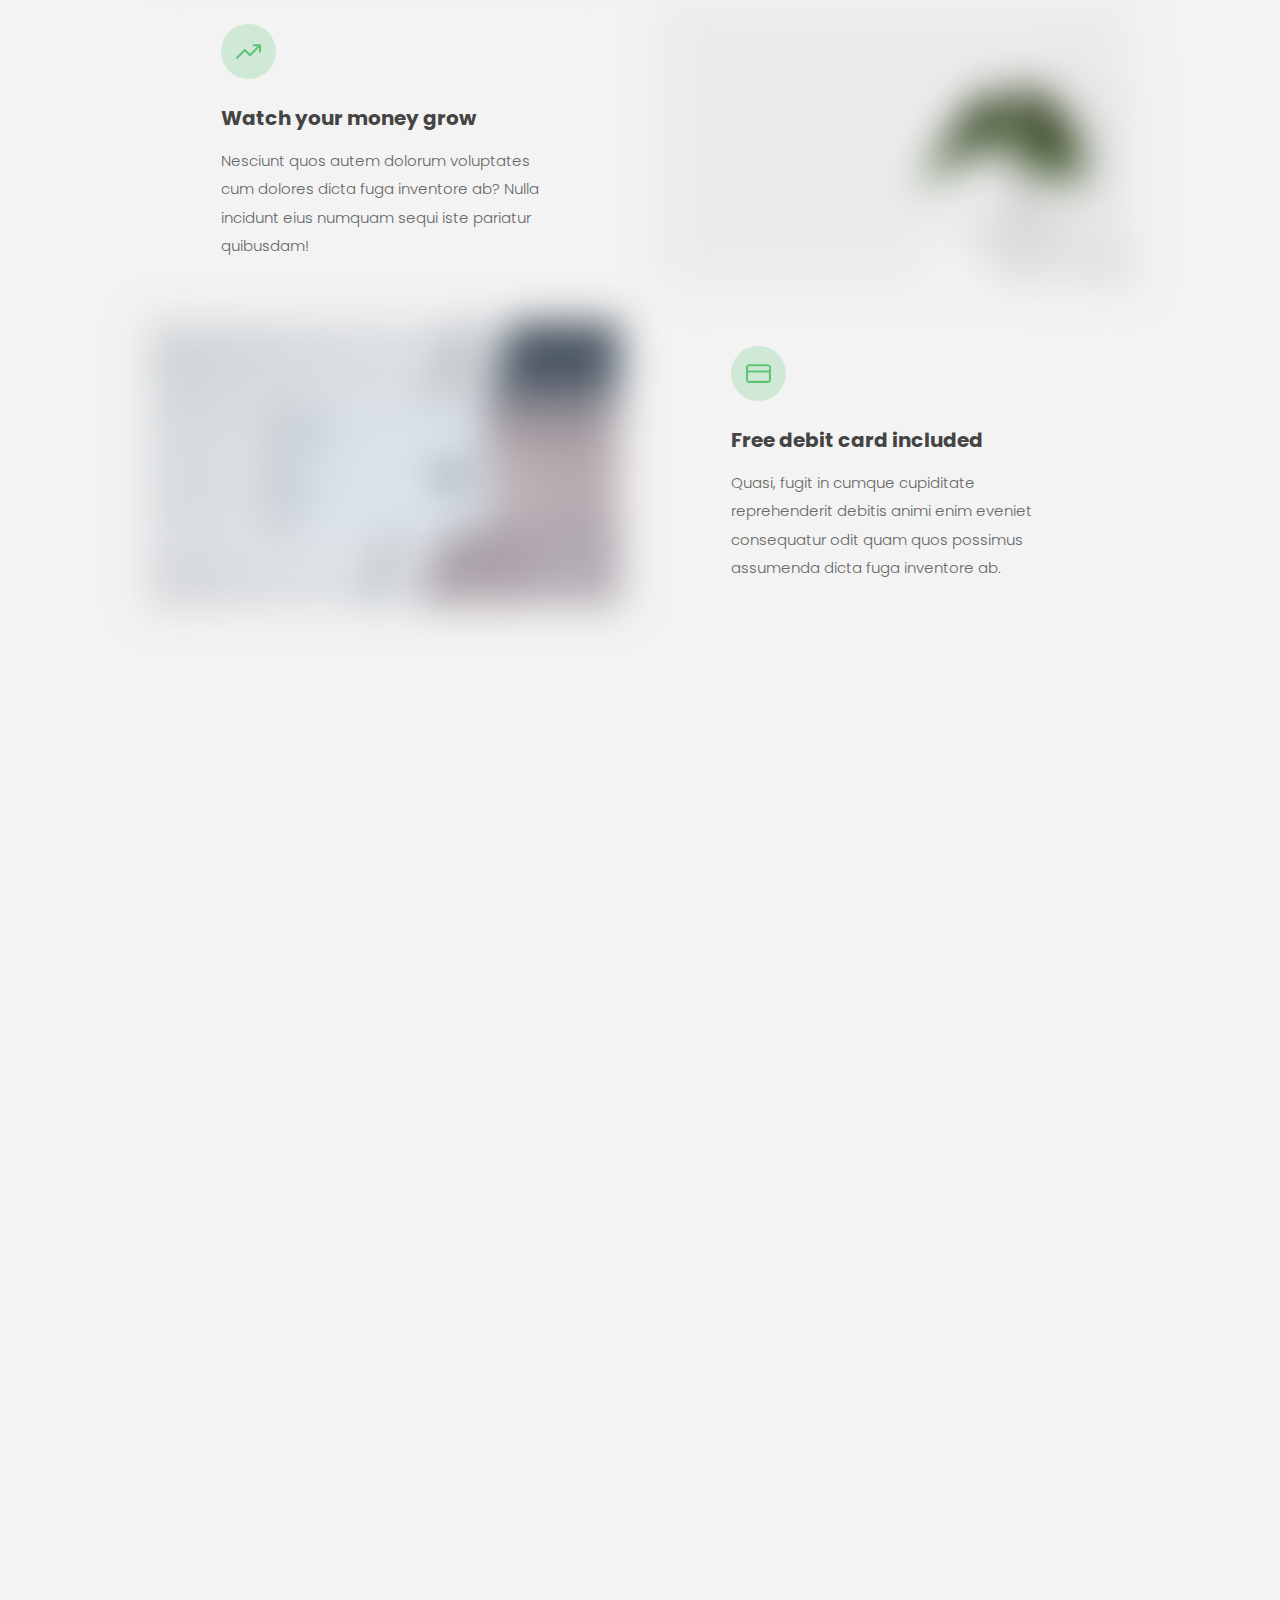
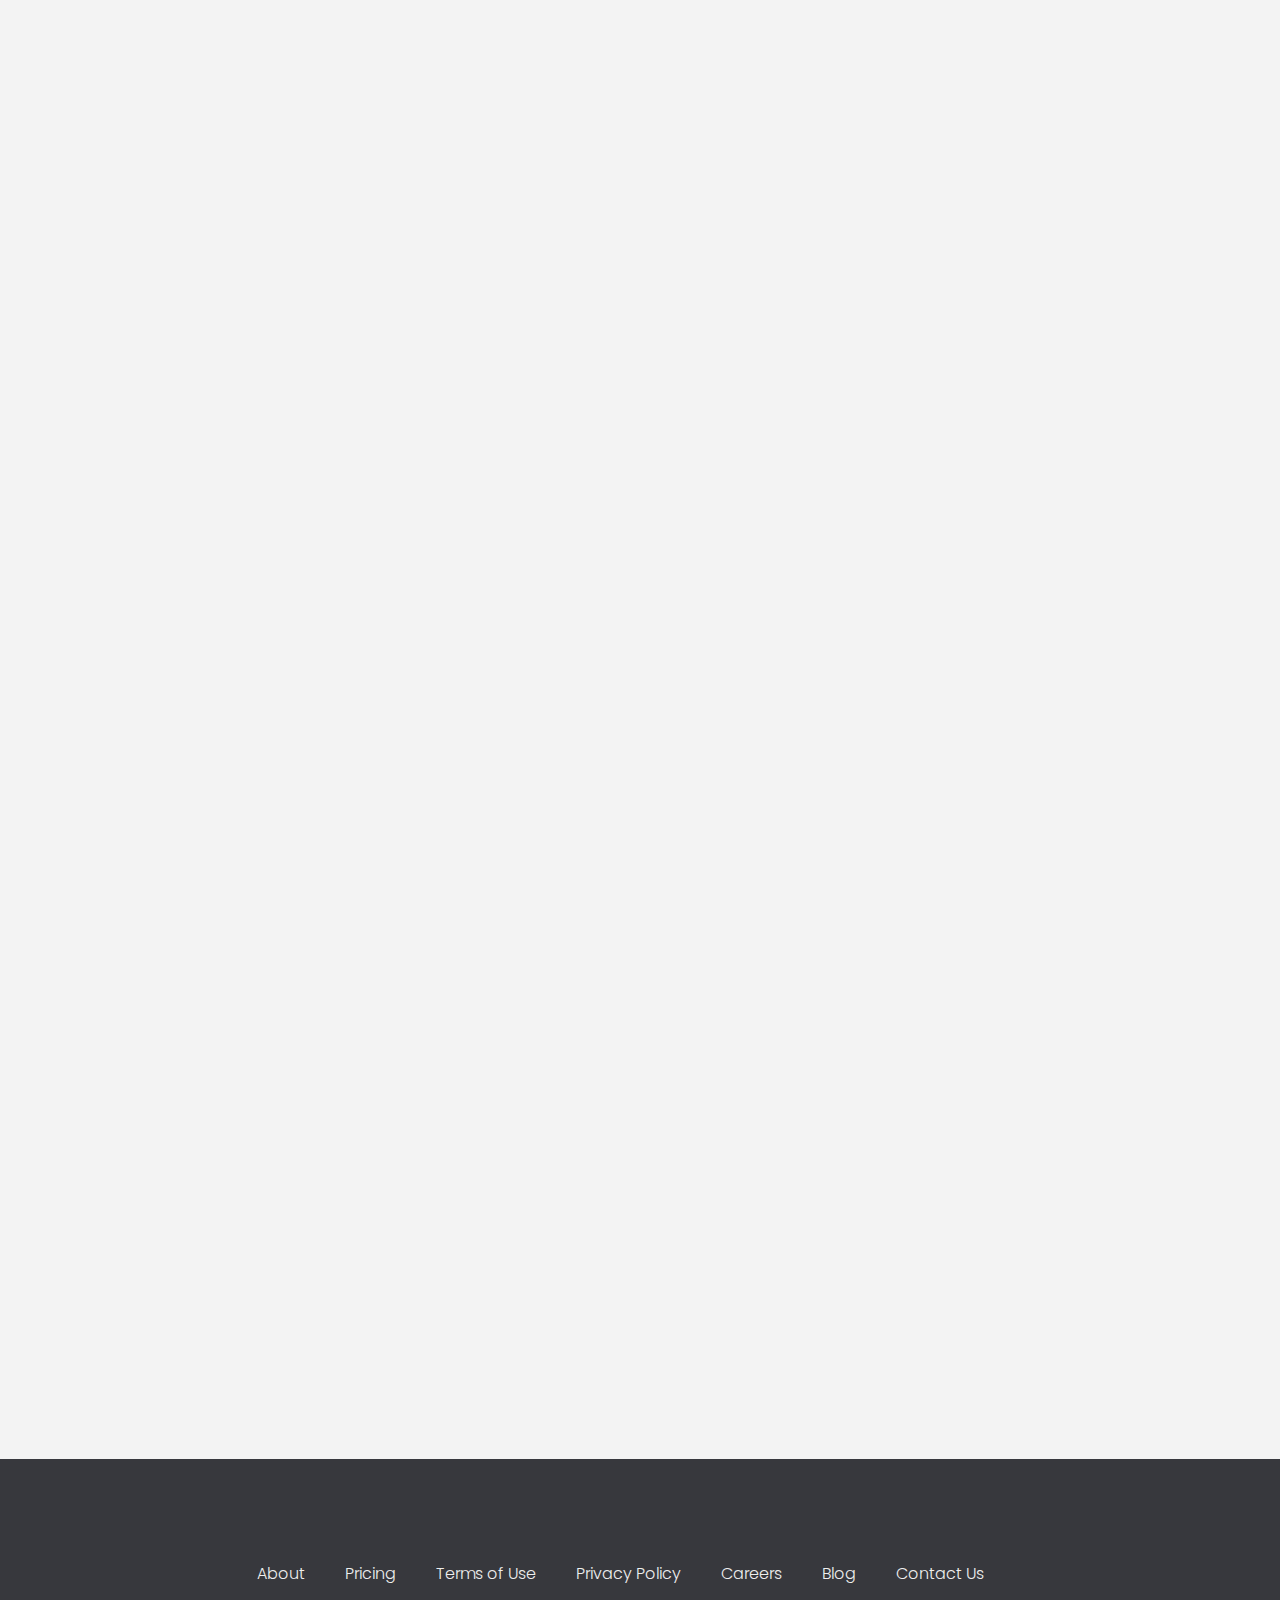
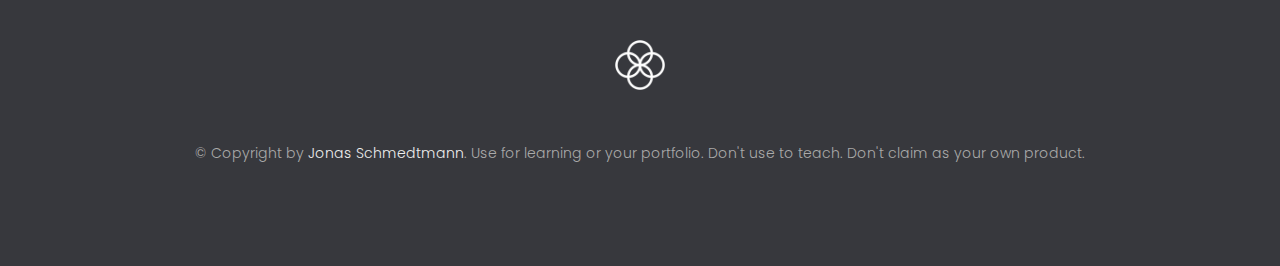
==== commit 3f93a6c4: "revealing elements on scroll" ====
--- a/10 Advanced-DOM-Bankist/index.html
+++ b/10 Advanced-DOM-Bankist/index.html
@@ -132,7 +132,7 @@
       </div>
     </section>
 
-    <section class="section" id="section--2">
+    <section class="section" id="section--2 section--hidden">
       <div class="section__title">
         <h2 class="section__description">Operations</h2>
         <h3 class="section__header">
@@ -209,7 +209,7 @@
       </div>
     </section>
 
-    <section class="section" id="section--3">
+    <section class="section" id="section--3 section--hidden">
       <div class="section__title section__title--testimonials">
         <h2 class="section__description">Not sure yet?</h2>
         <h3 class="section__header">
